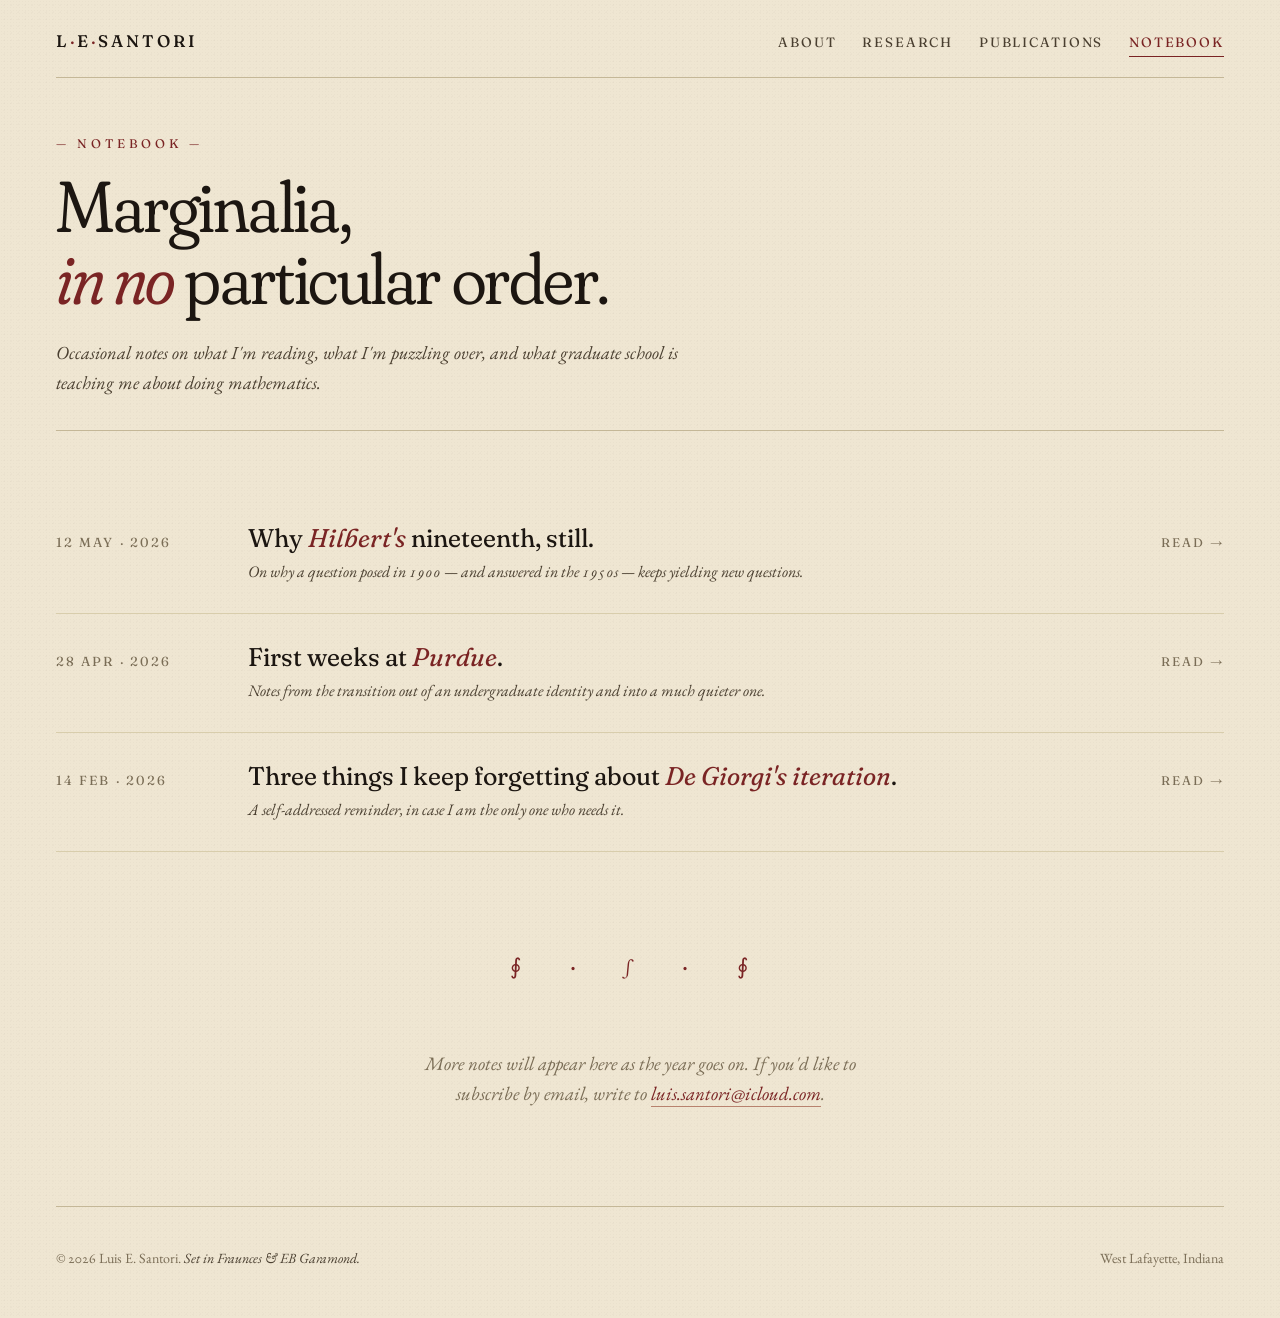
==== blog.html @ 51ae5454 "Add files via upload" ====
<!doctype html>
<html lang="en">
<head>
<meta charset="utf-8" />
<meta name="viewport" content="width=device-width, initial-scale=1" />
<title>Notebook — Luis E. Santori</title>
<meta name="description" content="Writings, marginalia, and notes from Luis E. Santori — graduate student in mathematics at Purdue University." />
<link rel="preconnect" href="https://fonts.googleapis.com">
<link rel="preconnect" href="https://fonts.gstatic.com" crossorigin>
<link href="https://fonts.googleapis.com/css2?family=Fraunces:ital,opsz,wght,SOFT@0,9..144,300..700,0..100;1,9..144,300..700,0..100&family=EB+Garamond:ital,wght@0,400;0,500;0,600;1,400;1,500&display=swap" rel="stylesheet">
<link rel="stylesheet" href="styles.css" />
</head>
<body>

<div class="frame">

  <header class="topbar">
    <a href="index.html" class="brand">L<span class="dot">·</span>E<span class="dot">·</span>Santori</a>
    <nav class="primary">
      <a href="index.html">About</a>
      <a href="research.html">Research</a>
      <a href="publications.html">Publications</a>
      <a href="blog.html" aria-current="page">Notebook</a>
    </nav>
  </header>

  <section class="page-head rise">
    <p class="kicker">— Notebook —</p>
    <h1>Marginalia,<br/><em>in no</em> particular order.</h1>
    <p class="blurb">Occasional notes on what I'm reading, what I'm puzzling over, and what graduate school is teaching me about doing mathematics.</p>
  </section>

  <section class="post-list rise d1">

    <a href="posts/why-hilbert-19.html" class="post-row">
      <div class="post-date">12 May · 2026</div>
      <div>
        <div class="post-title">Why <em>Hilbert's</em> nineteenth, still.</div>
        <div class="post-desc">On why a question posed in 1900 — and answered in the 1950s — keeps yielding new questions.</div>
      </div>
      <div class="read">Read →</div>
    </a>

    <a href="posts/first-weeks-at-purdue.html" class="post-row">
      <div class="post-date">28 Apr · 2026</div>
      <div>
        <div class="post-title">First weeks at <em>Purdue</em>.</div>
        <div class="post-desc">Notes from the transition out of an undergraduate identity and into a much quieter one.</div>
      </div>
      <div class="read">Read →</div>
    </a>

    <a href="posts/notes-on-de-giorgi.html" class="post-row">
      <div class="post-date">14 Feb · 2026</div>
      <div>
        <div class="post-title">Three things I keep forgetting about <em>De Giorgi's iteration</em>.</div>
        <div class="post-desc">A self-addressed reminder, in case I am the only one who needs it.</div>
      </div>
      <div class="read">Read →</div>
    </a>

  </section>

  <div class="ornament">∮ · ∫ · ∮</div>

  <p style="text-align:center; font-style:italic; color:var(--ink-3); margin: 0 auto 3rem; max-width: 30rem;">
    More notes will appear here as the year goes on. If you'd like to subscribe by email, write to <a href="mailto:luis.santori@icloud.com" style="color:var(--accent); border-bottom:1px solid var(--accent-2); text-decoration:none;">luis.santori@icloud.com</a>.
  </p>

  <footer class="bottom">
    <div>© 2026 Luis E. Santori. <em>Set in Fraunces &amp; EB Garamond.</em></div>
    <div>West Lafayette, Indiana</div>
  </footer>

</div>

</body>
</html>
---- styles.css ----
/* ---------- Reset ---------- */
*, *::before, *::after { box-sizing: border-box; }
html { -webkit-text-size-adjust: 100%; scroll-behavior: smooth; }
body { margin: 0; }
img { max-width: 100%; display: block; }
a { color: inherit; }

/* ---------- Tokens ---------- */
:root {
  /* paper palette */
  --bg:        #efe6d2;
  --bg-warm:   #e8dfc8;
  --bg-card:   #f5ecd9;
  --ink:       #1c1611;
  --ink-2:     #4a3f30;
  --ink-3:     #7a6d56;
  --accent:    #7a2424;
  --accent-2:  #b8826e;
  --rule:      #c4b797;
  --rule-soft: #d8cdac;

  /* type */
  --display: 'Fraunces', 'EB Garamond', Georgia, serif;
  --body:    'EB Garamond', Georgia, 'Times New Roman', serif;
  --mono:    'JetBrains Mono', ui-monospace, SFMono-Regular, monospace;

  /* layout */
  --measure: 36rem;      /* ideal reading width */
  --gutter:  clamp(1.25rem, 4vw, 2.5rem);
  --max:     78rem;
}

/* ---------- Base ---------- */
body {
  font-family: var(--body);
  background: var(--bg);
  color: var(--ink);
  font-size: 19px;
  line-height: 1.62;
  font-feature-settings: "kern", "liga", "onum";
  text-rendering: optimizeLegibility;
  -webkit-font-smoothing: antialiased;

  /* subtle paper grain */
  background-image:
    radial-gradient(rgba(50,30,10,0.025) 1px, transparent 1px),
    radial-gradient(rgba(50,30,10,0.02)  1px, transparent 1px);
  background-size: 3px 3px, 7px 7px;
  background-position: 0 0, 1px 2px;
}

::selection { background: var(--accent); color: var(--bg); }

/* ---------- Page frame ---------- */
.frame {
  max-width: var(--max);
  margin: 0 auto;
  padding: 0 var(--gutter);
}

/* ---------- Top bar ---------- */
.topbar {
  display: flex;
  align-items: baseline;
  justify-content: space-between;
  gap: 2rem;
  padding: 1.75rem 0 1.25rem;
  border-bottom: 1px solid var(--rule);
  flex-wrap: wrap;
}
.brand {
  font-family: var(--display);
  font-weight: 500;
  font-size: 1.05rem;
  letter-spacing: 0.18em;
  text-transform: uppercase;
  text-decoration: none;
  color: var(--ink);
  font-variation-settings: "SOFT" 50, "opsz" 14;
}
.brand .dot { color: var(--accent); }
nav.primary {
  display: flex;
  gap: 1.6rem;
  flex-wrap: wrap;
}
nav.primary a {
  text-decoration: none;
  color: var(--ink-2);
  font-size: 0.84rem;
  letter-spacing: 0.14em;
  text-transform: uppercase;
  font-family: var(--display);
  font-weight: 400;
  padding-bottom: 2px;
  border-bottom: 1px solid transparent;
  transition: color .25s ease, border-color .25s ease;
}
nav.primary a:hover,
nav.primary a[aria-current="page"] {
  color: var(--accent);
  border-bottom-color: var(--accent);
}

/* ---------- Footer ---------- */
footer.bottom {
  margin-top: 6rem;
  padding: 2.5rem 0 3rem;
  border-top: 1px solid var(--rule);
  color: var(--ink-3);
  font-size: 0.88rem;
  display: flex;
  justify-content: space-between;
  flex-wrap: wrap;
  gap: 1rem;
}
footer.bottom em {
  font-style: italic;
  color: var(--ink-2);
}

/* ---------- Masthead (homepage) ---------- */
.masthead {
  display: grid;
  grid-template-columns: 1fr auto;
  align-items: end;
  gap: 2rem;
  padding: 4.5rem 0 3rem;
  border-bottom: 1px solid var(--rule);
  position: relative;
}
.masthead .eyebrow {
  font-family: var(--display);
  font-size: 0.78rem;
  letter-spacing: 0.32em;
  text-transform: uppercase;
  color: var(--accent);
  margin: 0 0 1.5rem 0;
  font-weight: 500;
}
.masthead h1 {
  font-family: var(--display);
  font-weight: 300;
  font-style: normal;
  font-size: clamp(3rem, 9vw, 7.5rem);
  line-height: 0.95;
  letter-spacing: -0.025em;
  margin: 0;
  font-variation-settings: "SOFT" 100, "opsz" 144, "wght" 350;
}
.masthead h1 em {
  font-style: italic;
  color: var(--accent);
  font-variation-settings: "SOFT" 100, "opsz" 144, "wght" 350;
}
.masthead .glyph {
  width: clamp(80px, 12vw, 140px);
  opacity: 0.9;
}
.masthead .lede {
  margin-top: 2.25rem;
  font-size: 1.32rem;
  max-width: 38rem;
  color: var(--ink-2);
  font-style: italic;
  line-height: 1.5;
}

/* page header (non-home) */
.page-head {
  padding: 3.5rem 0 2rem;
  border-bottom: 1px solid var(--rule);
  margin-bottom: 3rem;
}
.page-head .kicker {
  font-family: var(--display);
  font-size: 0.78rem;
  letter-spacing: 0.32em;
  text-transform: uppercase;
  color: var(--accent);
  margin: 0 0 1rem;
}
.page-head h1 {
  font-family: var(--display);
  font-weight: 350;
  font-size: clamp(2.5rem, 6vw, 4.5rem);
  letter-spacing: -0.02em;
  line-height: 1;
  margin: 0;
  font-variation-settings: "SOFT" 100, "opsz" 144;
}
.page-head h1 em {
  font-style: italic;
  color: var(--accent);
}
.page-head .blurb {
  margin: 1.5rem 0 0;
  font-size: 1.15rem;
  color: var(--ink-2);
  max-width: 42rem;
  font-style: italic;
}

/* ---------- Section dividers ---------- */
.section {
  padding: 4rem 0 1rem;
}
.section-title {
  font-family: var(--display);
  font-size: 0.78rem;
  letter-spacing: 0.32em;
  text-transform: uppercase;
  color: var(--accent);
  margin: 0 0 2rem;
  display: flex;
  align-items: center;
  gap: 1.25rem;
}
.section-title::after {
  content: "";
  flex: 1;
  height: 1px;
  background: var(--rule);
}

/* ---------- Two-column ---------- */
.cols {
  display: grid;
  grid-template-columns: 9rem 1fr;
  gap: 2.5rem;
  padding: 1.5rem 0;
  border-bottom: 1px dashed var(--rule-soft);
}
.cols:last-of-type { border-bottom: none; }
.cols .left {
  font-family: var(--display);
  font-size: 0.85rem;
  letter-spacing: 0.16em;
  text-transform: uppercase;
  color: var(--ink-3);
  padding-top: 0.45rem;
}
.cols h3 {
  font-family: var(--display);
  font-weight: 400;
  font-size: 1.45rem;
  margin: 0 0 0.4rem;
  font-variation-settings: "SOFT" 60, "opsz" 36;
  line-height: 1.2;
}
.cols h3 em { font-style: italic; color: var(--accent); }
.cols p {
  margin: 0.4rem 0;
  color: var(--ink-2);
  line-height: 1.55;
}
.cols .meta {
  font-size: 0.9rem;
  color: var(--ink-3);
  font-style: italic;
  margin-top: 0.5rem;
}

/* ---------- Prose ---------- */
.prose {
  max-width: var(--measure);
  margin: 0 auto;
  font-size: 1.08rem;
  color: var(--ink);
}
.prose p { margin: 0 0 1.2em; }
.prose h2 {
  font-family: var(--display);
  font-weight: 400;
  font-size: 2rem;
  letter-spacing: -0.01em;
  margin: 2.5em 0 0.6em;
  font-variation-settings: "SOFT" 70, "opsz" 48;
  line-height: 1.15;
}
.prose h2 em { font-style: italic; color: var(--accent); }
.prose h3 {
  font-family: var(--display);
  font-weight: 500;
  font-size: 1.25rem;
  margin: 2em 0 0.4em;
}
.prose a {
  color: var(--accent);
  text-decoration: none;
  border-bottom: 1px solid var(--accent-2);
  transition: background .2s ease;
}
.prose a:hover { background: rgba(122,36,36,0.08); }
.prose blockquote {
  margin: 1.8em 0;
  padding: 0.4em 0 0.4em 1.5em;
  border-left: 2px solid var(--accent);
  font-style: italic;
  color: var(--ink-2);
  font-size: 1.1em;
}
.prose code {
  font-family: var(--mono);
  font-size: 0.88em;
  background: var(--bg-warm);
  padding: 0.1em 0.35em;
  border-radius: 2px;
}

/* Drop cap for first letter of a .prose .lede-para */
.prose .lede-para::first-letter {
  font-family: var(--display);
  font-size: 4.2em;
  line-height: 0.85;
  float: left;
  padding: 0.05em 0.12em 0 0;
  color: var(--accent);
  font-variation-settings: "SOFT" 100, "opsz" 144, "wght" 350;
}

/* ---------- About home blocks ---------- */
.home-grid {
  display: grid;
  grid-template-columns: 1.1fr 0.9fr;
  gap: 4rem;
  padding: 3.5rem 0 2rem;
}
.home-grid .about p {
  font-size: 1.08rem;
  color: var(--ink);
  margin: 0 0 1.1em;
  max-width: 34rem;
}
.home-grid .about p:first-of-type::first-letter {
  font-family: var(--display);
  font-size: 3.6em;
  line-height: 0.9;
  float: left;
  padding: 0.06em 0.1em 0 0;
  color: var(--accent);
  font-variation-settings: "SOFT" 100, "opsz" 144, "wght" 350;
}
.home-grid .side h4 {
  font-family: var(--display);
  font-size: 0.78rem;
  letter-spacing: 0.32em;
  text-transform: uppercase;
  color: var(--accent);
  margin: 0 0 1rem;
  font-weight: 500;
}
.home-grid .side ul {
  list-style: none;
  padding: 0;
  margin: 0 0 2.5rem;
}
.home-grid .side li {
  padding: 0.6rem 0;
  border-bottom: 1px dashed var(--rule-soft);
  font-size: 0.98rem;
  color: var(--ink-2);
  display: flex;
  justify-content: space-between;
  gap: 1rem;
}
.home-grid .side li span.year {
  font-family: var(--display);
  font-size: 0.8rem;
  letter-spacing: 0.12em;
  color: var(--ink-3);
  white-space: nowrap;
}

/* ---------- Pull-out card ---------- */
.callout {
  margin: 3rem 0;
  padding: 2rem 2.25rem;
  background: var(--bg-card);
  border-left: 3px solid var(--accent);
  font-style: italic;
  color: var(--ink-2);
  font-size: 1.05rem;
}
.callout strong { font-style: normal; color: var(--ink); font-weight: 600; }

/* ---------- Publication / presentation entry ---------- */
.entry {
  padding: 1.4rem 0;
  border-bottom: 1px dashed var(--rule-soft);
}
.entry:last-child { border-bottom: none; }
.entry .authors {
  font-size: 0.95rem;
  color: var(--ink-2);
  margin: 0 0 0.25rem;
}
.entry .authors b { color: var(--ink); font-weight: 600; }
.entry .title {
  font-family: var(--display);
  font-size: 1.18rem;
  font-style: italic;
  margin: 0.15rem 0;
  font-variation-settings: "SOFT" 50, "opsz" 28;
  line-height: 1.3;
}
.entry .venue {
  font-size: 0.9rem;
  color: var(--ink-3);
  margin: 0.2rem 0 0;
}
.entry .tag {
  display: inline-block;
  font-family: var(--display);
  font-size: 0.7rem;
  letter-spacing: 0.18em;
  text-transform: uppercase;
  color: var(--accent);
  padding: 0.15rem 0.55rem;
  border: 1px solid var(--accent-2);
  margin-left: 0.6rem;
  vertical-align: middle;
  border-radius: 2px;
}
.entry .tag.progress {
  color: var(--ink-3);
  border-color: var(--ink-3);
}

/* ---------- Awards grid ---------- */
.awards {
  display: grid;
  grid-template-columns: repeat(auto-fill, minmax(16rem, 1fr));
  gap: 1.25rem;
}
.awards .award {
  padding: 1.25rem 1.4rem;
  background: var(--bg-card);
  border-top: 2px solid var(--accent);
}
.awards .award h4 {
  font-family: var(--display);
  font-size: 1.05rem;
  margin: 0 0 0.3rem;
  line-height: 1.25;
  font-variation-settings: "SOFT" 50, "opsz" 28;
}
.awards .award .date {
  font-size: 0.82rem;
  letter-spacing: 0.12em;
  color: var(--ink-3);
  text-transform: uppercase;
  font-family: var(--display);
}

/* ---------- Blog index ---------- */
.post-list { padding: 1rem 0 2rem; }
.post-row {
  display: grid;
  grid-template-columns: 10rem 1fr auto;
  gap: 2rem;
  align-items: baseline;
  padding: 1.75rem 0;
  border-bottom: 1px solid var(--rule-soft);
  text-decoration: none;
  color: inherit;
  transition: padding .25s ease;
}
.post-row:hover {
  padding-left: 0.5rem;
}
.post-row:hover .post-title { color: var(--accent); }
.post-row .post-date {
  font-family: var(--display);
  font-size: 0.82rem;
  letter-spacing: 0.16em;
  text-transform: uppercase;
  color: var(--ink-3);
}
.post-row .post-title {
  font-family: var(--display);
  font-size: 1.6rem;
  line-height: 1.2;
  font-weight: 400;
  font-variation-settings: "SOFT" 60, "opsz" 48;
  transition: color .2s ease;
}
.post-row .post-title em { font-style: italic; color: var(--accent); }
.post-row .post-desc {
  font-size: 1rem;
  color: var(--ink-2);
  margin-top: 0.35rem;
  font-style: italic;
}
.post-row .read {
  font-family: var(--display);
  font-size: 0.78rem;
  letter-spacing: 0.16em;
  color: var(--ink-3);
  text-transform: uppercase;
  white-space: nowrap;
}

/* ---------- Single post header ---------- */
.post-head {
  padding: 4rem 0 2.5rem;
  border-bottom: 1px solid var(--rule);
  margin-bottom: 3rem;
  text-align: center;
}
.post-head .post-date {
  font-family: var(--display);
  font-size: 0.78rem;
  letter-spacing: 0.32em;
  text-transform: uppercase;
  color: var(--accent);
  margin-bottom: 1.25rem;
}
.post-head h1 {
  font-family: var(--display);
  font-weight: 350;
  font-size: clamp(2.25rem, 5.5vw, 4rem);
  line-height: 1.05;
  letter-spacing: -0.018em;
  margin: 0 auto;
  max-width: 24ch;
  font-variation-settings: "SOFT" 100, "opsz" 144;
}
.post-head h1 em { font-style: italic; color: var(--accent); }

/* ornamental divider */
.ornament {
  text-align: center;
  margin: 4rem 0;
  color: var(--accent);
  font-family: var(--display);
  font-size: 1.4rem;
  letter-spacing: 1em;
}

/* contact strip */
.contact {
  padding: 4rem 0 2rem;
  display: flex;
  gap: 2.5rem;
  flex-wrap: wrap;
  align-items: baseline;
}
.contact a {
  font-family: var(--display);
  font-size: 1.05rem;
  color: var(--ink);
  text-decoration: none;
  border-bottom: 1px solid var(--rule);
  padding-bottom: 2px;
  transition: color .2s, border-color .2s;
}
.contact a:hover { color: var(--accent); border-bottom-color: var(--accent); }
.contact .ctc-label {
  font-family: var(--display);
  font-size: 0.78rem;
  letter-spacing: 0.32em;
  text-transform: uppercase;
  color: var(--ink-3);
  margin-right: 0.5rem;
}

/* ---------- Mobile ---------- */
@media (max-width: 760px) {
  .home-grid { grid-template-columns: 1fr; gap: 2.5rem; }
  .cols { grid-template-columns: 1fr; gap: 0.4rem; }
  .cols .left { padding-top: 0; }
  .post-row { grid-template-columns: 1fr; gap: 0.35rem; }
  .post-row .read { display: none; }
  .masthead { grid-template-columns: 1fr; }
  .masthead .glyph { display: none; }
  .topbar { padding-top: 1.25rem; }
  nav.primary { gap: 1rem; }
  nav.primary a { font-size: 0.78rem; }
}

/* ---------- Reduced motion ---------- */
@media (prefers-reduced-motion: reduce) {
  * { transition: none !important; animation: none !important; }
}

/* ---------- Reveal animation on load ---------- */
@keyframes rise {
  from { opacity: 0; transform: translateY(0.6rem); }
  to   { opacity: 1; transform: translateY(0); }
}
.rise { animation: rise .9s cubic-bezier(0.2, 0.7, 0.1, 1) both; }
.rise.d1 { animation-delay: .08s; }
.rise.d2 { animation-delay: .18s; }
.rise.d3 { animation-delay: .30s; }
.rise.d4 { animation-delay: .44s; }
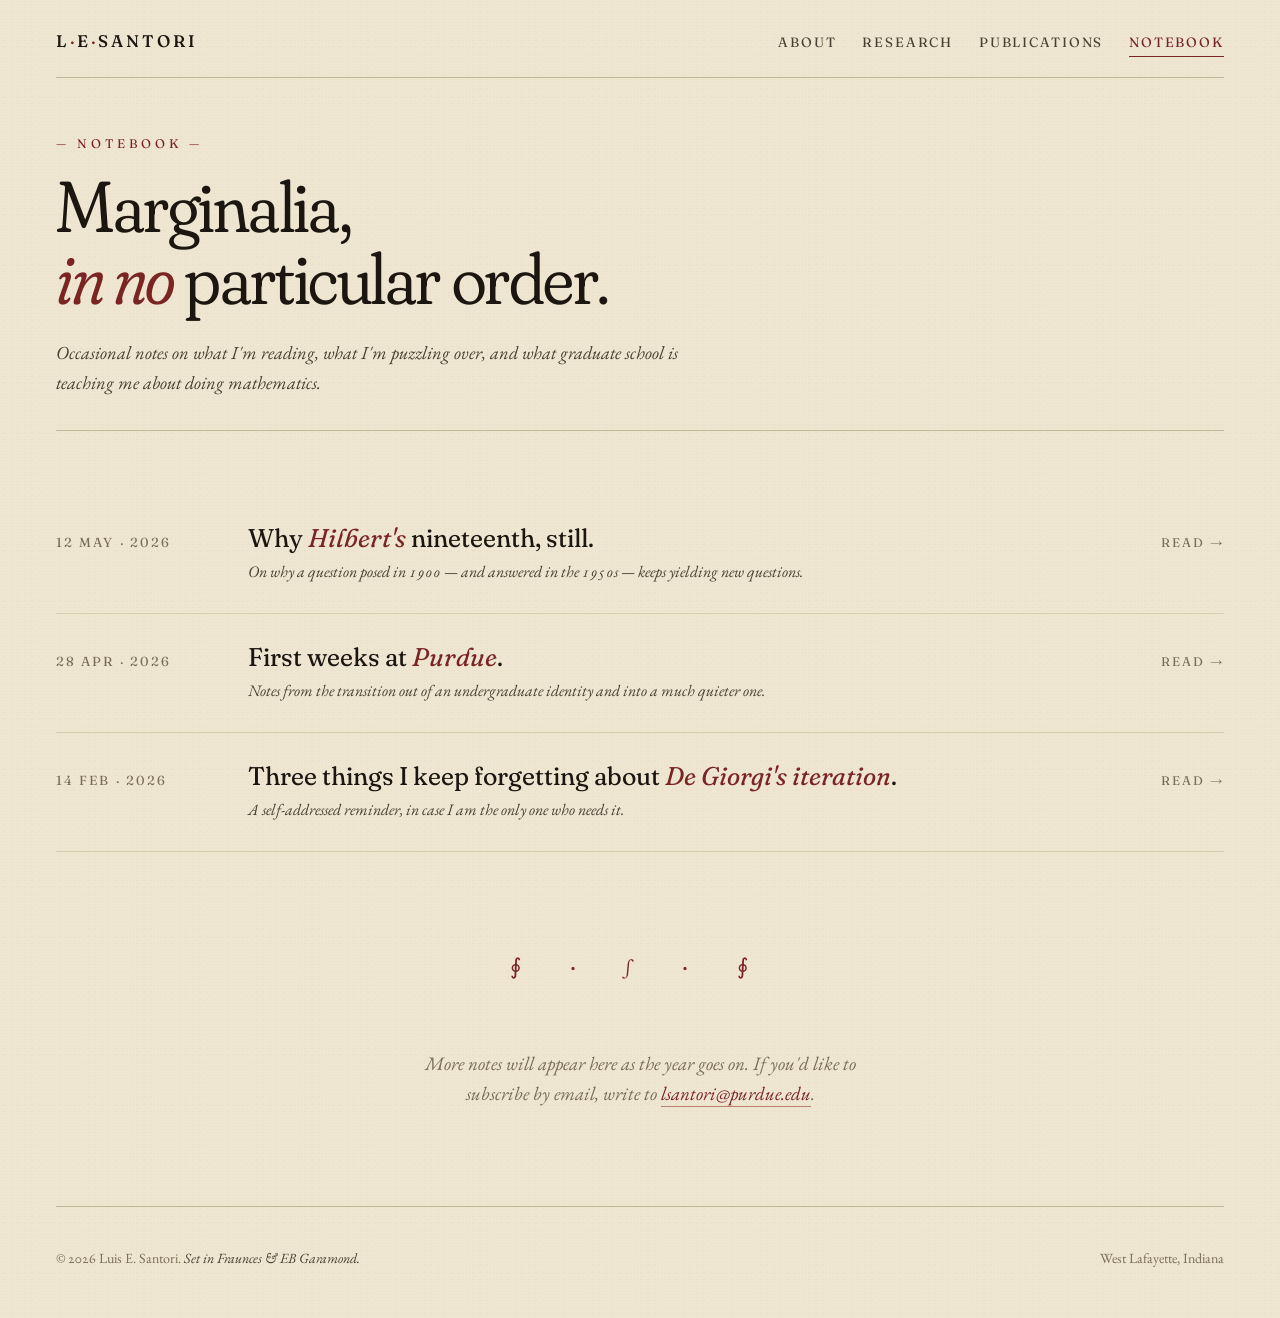
==== commit 2de16841: "Update email address for subscription inquiries" ====
--- a/blog.html
+++ b/blog.html
@@ -64,7 +64,7 @@
   <div class="ornament">∮ · ∫ · ∮</div>
 
   <p style="text-align:center; font-style:italic; color:var(--ink-3); margin: 0 auto 3rem; max-width: 30rem;">
-    More notes will appear here as the year goes on. If you'd like to subscribe by email, write to <a href="mailto:luis.santori@icloud.com" style="color:var(--accent); border-bottom:1px solid var(--accent-2); text-decoration:none;">luis.santori@icloud.com</a>.
+    More notes will appear here as the year goes on. If you'd like to subscribe by email, write to <a href="mailto:lsantori@purdue.edu" style="color:var(--accent); border-bottom:1px solid var(--accent-2); text-decoration:none;">lsantori@purdue.edu</a>.
   </p>
 
   <footer class="bottom">
